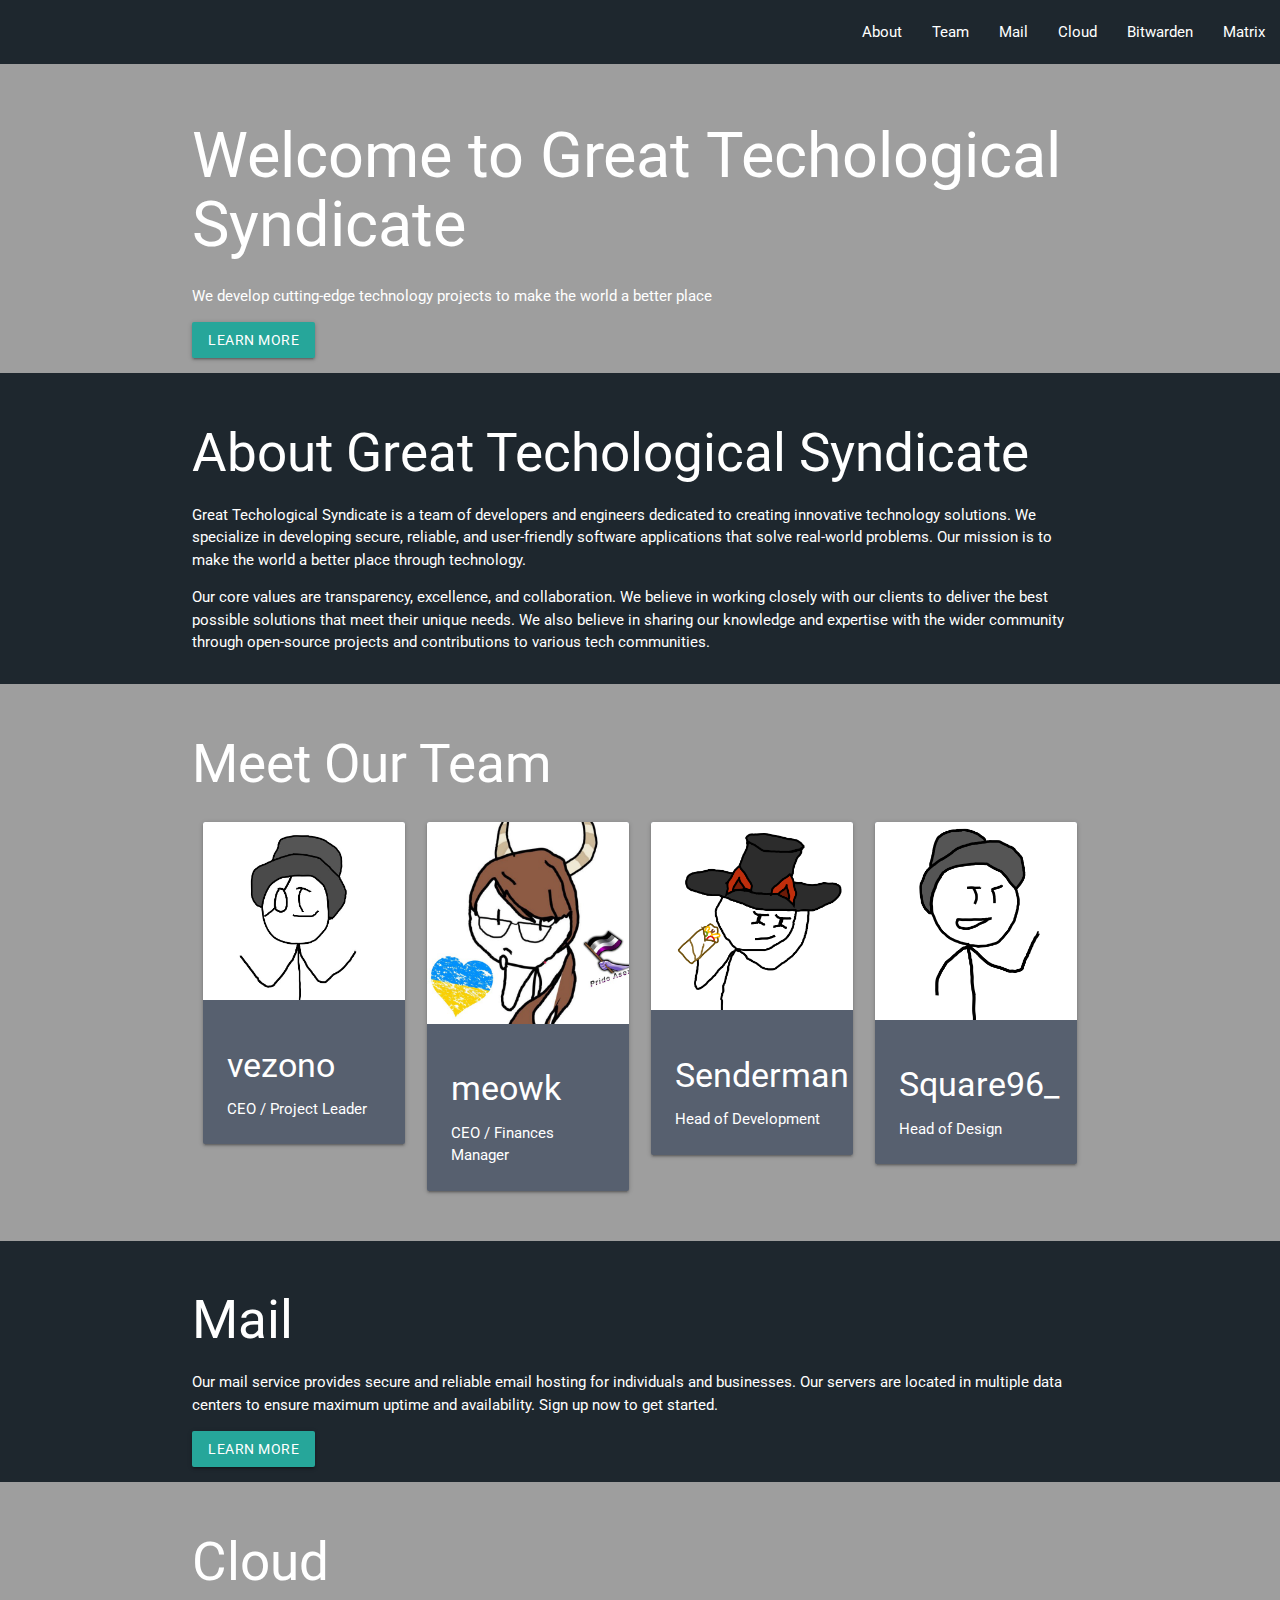
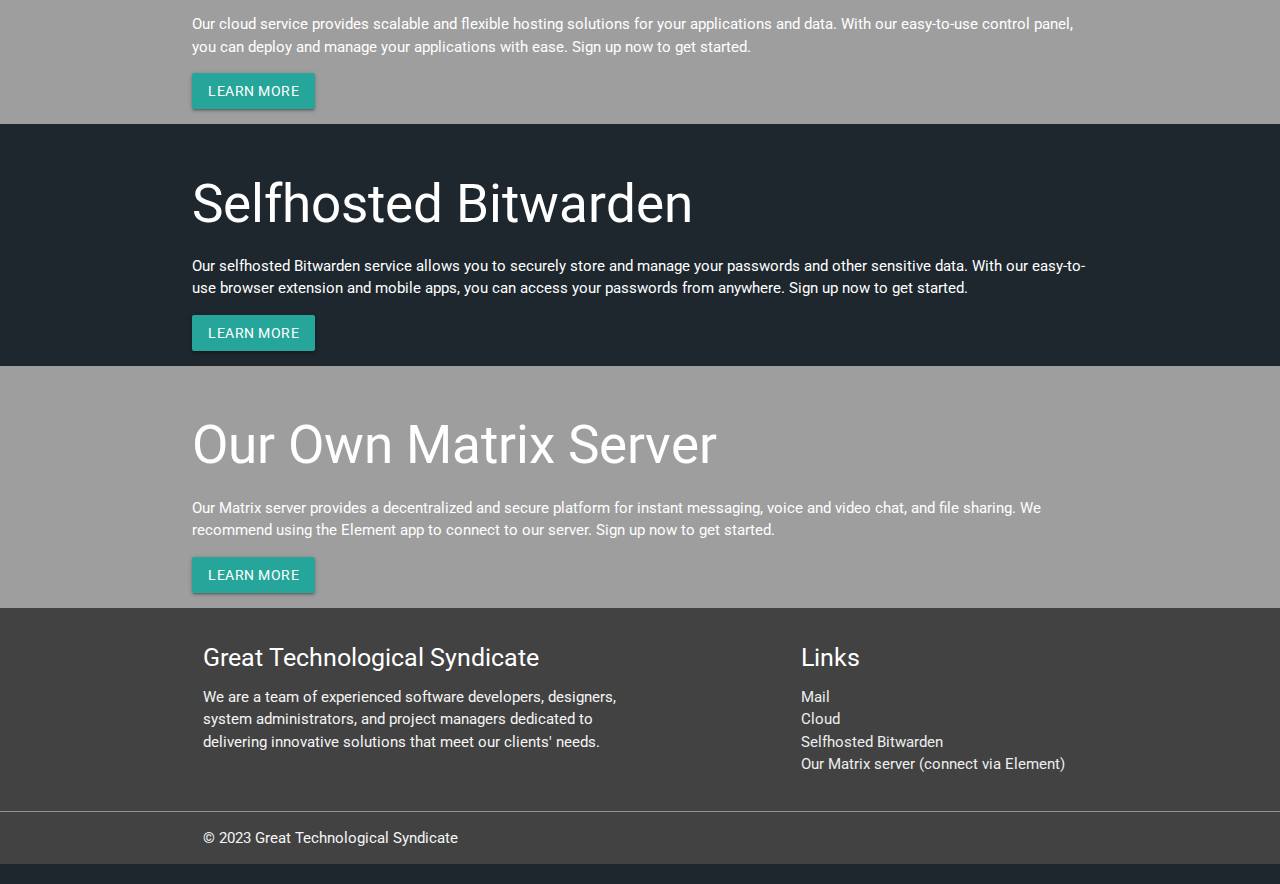
==== index.html @ b60e4328 "some improvements" ====
<!DOCTYPE html>
<html>
<head>
	<title>Great Techological Syndicate Projects</title>
	<link rel="stylesheet" href="https://fonts.googleapis.com/css?family=Roboto:300,400,500,700&display=swap">
	<link rel="stylesheet" href="https://cdnjs.cloudflare.com/ajax/libs/materialize/1.0.0/css/materialize.min.css">
	<link rel="stylesheet" href="css/style.css">
</head>
<body>
<!-- Navbar -->
	<nav>
		<div class="nav-wrapper">
			<!-- <a href="#" class="brand-logo"><img src="logo.jpg" alt="Great Techological Syndicate"></a> -->
			<a href="#" data-target="mobile-demo" class="sidenav-trigger"><i class="material-icons">menu</i></a>
			<ul id="nav-mobile" class="right hide-on-med-and-down">
				<li><a href="#about">About</a></li>
				<li><a href="#team">Team</a></li>
				<li><a href="#mail">Mail</a></li>
				<li><a href="#cloud">Cloud</a></li>
				<li><a href="#bitwarden">Bitwarden</a></li>
				<li><a href="#matrix">Matrix</a></li>
			</ul>
		</div>
	</nav>

	<!-- Mobile navbar -->
	<ul class="sidenav" id="mobile-demo">
		<li><a href="#about">About</a></li>
		<li><a href="#team">Team</a></li>
		<li><a href="#mail">Mail</a></li>
		<li><a href="#cloud">Cloud</a></li>
		<li><a href="#bitwarden">Bitwarden</a></li>
		<li><a href="#matrix">Matrix</a></li>
	</ul>

	<!-- Header -->
	<section class="section grey">
		<div class="container">
			<h1>Welcome to Great Techological Syndicate</h1>
			<p>We develop cutting-edge technology projects to make the world a better place</p>
			<a href="#about" class="btn btn-header">Learn More</a>
		</div>
	</section>

	<!-- About section -->
	<section id="about" class="section">
		<div class="container">
			<h2>About Great Techological Syndicate</h2>
			<p>Great Techological Syndicate is a team of developers and engineers dedicated to creating innovative technology solutions. We specialize in developing secure, reliable, and user-friendly software applications that solve real-world problems. Our mission is to make the world a better place through technology.</p>
			<p>Our core values are transparency, excellence, and collaboration. We believe in working closely with our clients to deliver the best possible solutions that meet their unique needs. We also believe in sharing our knowledge and expertise with the wider community through open-source projects and contributions to various tech communities.</p>
		</div>
	</section>
	<!-- Team section -->

	<section id="team" class="section grey">
		<div class="container">
			<h2>Meet Our Team</h2>
			<div class="row">
				<div class="col s12 m3">
					<div class="card">
						<div class="card-image">
							<img src="media/vezono.jpg" alt="vezono">
						</div>
						<div class="card-content">
							<h4>vezono</h4>
							<p>CEO / Project Leader</p>
						</div>
					</div>
				</div>
				<div class="col s12 m3">
					<div class="card">
						<div class="card-image">
							<img src="media/meowk.jpg" alt="meowk">
						</div>
						<div class="card-content">
							<h4>meowk</h4>
							<p>CEO / Finances Manager</p>
						</div>
					</div>
				</div>
				<div class="col s12 m3">
					<div class="card">
						<div class="card-image">
							<img src="media/senderman.png" alt="Senderman">
						</div>
						<div class="card-content">
							<h4>Senderman</h4>
							<p>Head of Development</p>
						</div>
					</div>
				</div>
				<div class="col s12 m3">
					<div class="card">
						<div class="card-image">
							<img src="media/square.png" alt="Square96_">
						</div>
						<div class="card-content">
							<h4>Square96_</h4>
							<p>Head of Design</p>
						</div>
					</div>
				</div>
			</div>
		</div>
	</section>

	<!-- Mail section -->
	<section id="mail" class="section">
		<div class="container">
			<h2>Mail</h2>
			<p>Our mail service provides secure and reliable email hosting for individuals and businesses. Our servers are located in multiple data centers to ensure maximum uptime and availability. Sign up now to get started.</p>
			<a href="https://gmf.org.ua/b" class="btn">Learn More</a>
		</div>
	</section>

	<!-- Cloud section -->
	<section id="cloud" class="section grey">
		<div class="container">
			<h2>Cloud</h2>
			<p>Our cloud service provides scalable and flexible hosting solutions for your applications and data. With our easy-to-use control panel, you can deploy and manage your applications with ease. Sign up now to get started.</p>
			<a href="https://cloud.gmf.org.ua" class="btn">Learn More</a>
		</div>
	</section>

	<section id="bitwarden" class="section">
		<div class="container">
			<h2>Selfhosted Bitwarden</h2>
			<p>Our selfhosted Bitwarden service allows you to securely store and manage your passwords and other sensitive data. With our easy-to-use browser extension and mobile apps, you can access your passwords from anywhere. Sign up now to get started.</p>
			<a href="https://bitwarden.gmf.org.ua" class="btn">Learn More</a>
		</div>
	</section>

	<!-- Matrix section -->
	<section id="matrix" class="section grey">
		<div class="container">
			<h2>Our Own Matrix Server</h2>
			<p>Our Matrix server provides a decentralized and secure platform for instant messaging, voice and video chat, and file sharing. We recommend using the Element app to connect to our server. Sign up now to get started.</p>
			<a href="#" class="btn">Learn More</a>
		</div>
	</section>


	<!-- Footer section -->

	<footer class="page-footer grey darken-3">
		<div class="container">
			<div class="row">
				<div class="col l6 s12">
					<h5 class="white-text">Great Technological Syndicate</h5>
					<p class="grey-text text-lighten-4">We are a team of experienced software developers, designers, system administrators, and project managers dedicated to delivering innovative solutions that meet our clients' needs.</p>
				</div>
				<div class="col l4 offset-l2 s12">
					<h5 class="white-text">Links</h5>
					<ul>
						<li><a class="grey-text text-lighten-3" href="https://gmf.org.ua/b">Mail</a></li>
						<li><a class="grey-text text-lighten-3" href="https://cloud.gmf.org.ua">Cloud</a></li>
						<li><a class="grey-text text-lighten-3" href="https://bitwarden.gmf.org.ua">Selfhosted Bitwarden</a></li>
						<li><a class="grey-text text-lighten-3" href="https://gmf.org.ua">Our Matrix server (connect via Element)</a></li>
					</ul>
				</div>
			</div>
		</div>
		<div class="divider"></div>
		<div class="container">
			<div class="row">
				<div class="col s12 m6">
					<p class="grey-text text-lighten-4">© 2023 Great Technological Syndicate</p>
				</div>
			</div>
		</div>
	</footer>
	<!-- End of footer section -->

</body>
</html>
---- css/style.css ----
body {
    background-color: #1e272e;
    color: #ffffff;
}
nav {
    background-color: #1e272e;
}
nav ul li a {
    color: #ffffff;
}
nav .brand-logo {
    color: #ffffff;
}
.card {
    background-color: #57606f;
    color: #ffffff;
    border-color: #57606f;
}
.card .card-action a {
    color: #1e272e;
}
footer.page-footer {
    background-color: #0c2461;
    color: #ffffff;
}
footer.page-footer a {
    color: #ffffff;
}
footer.page-footer .divider {
    border-top-color: #ffffff;
    opacity: 0.5;
}
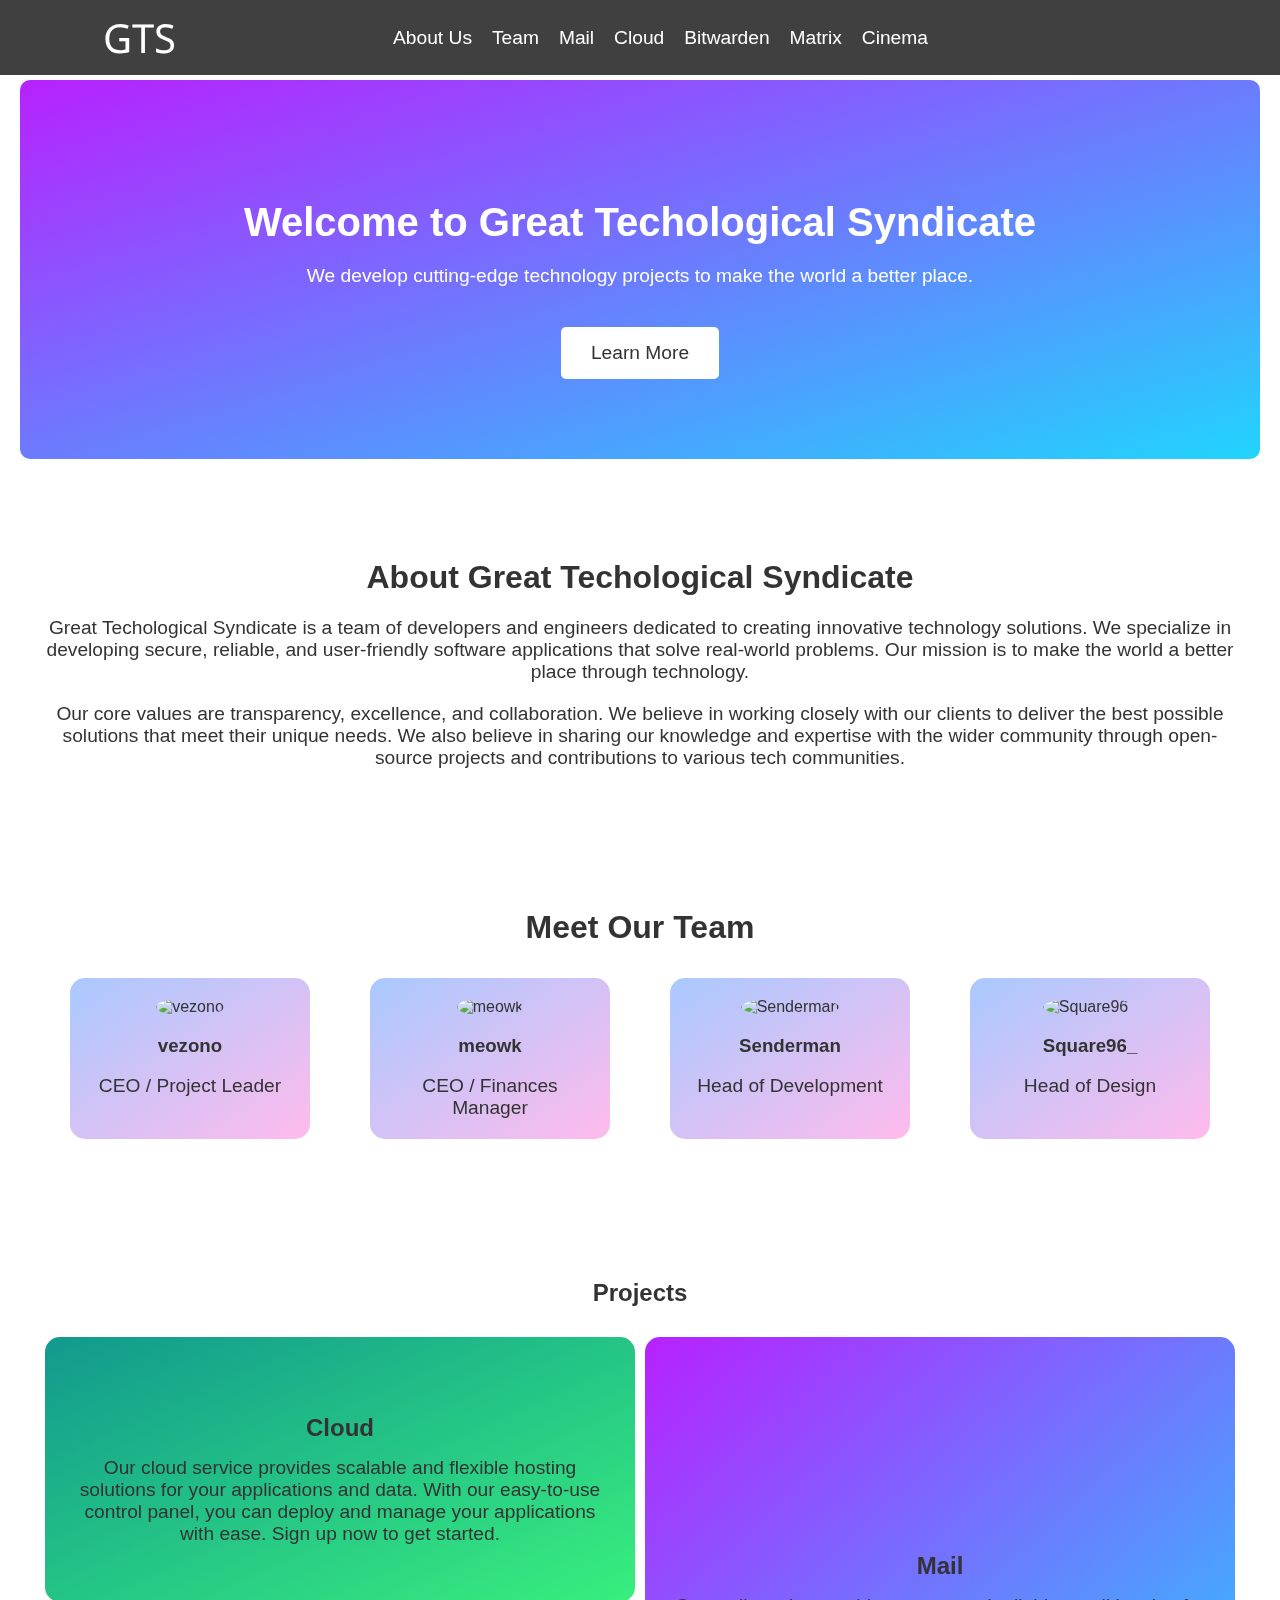
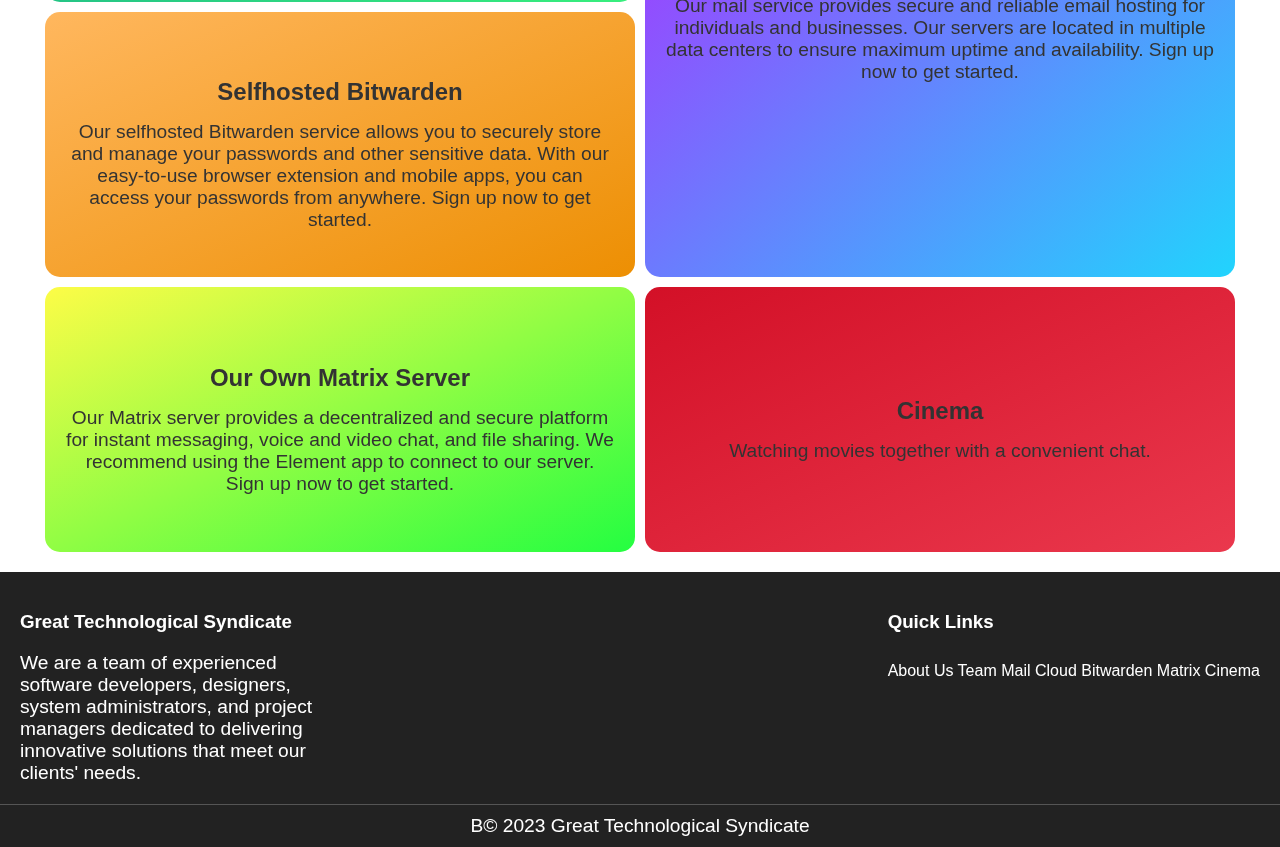
==== commit 3392466d: "Ybro update" ====
--- a/index.html
+++ b/index.html
@@ -1,175 +1,613 @@
-<!DOCTYPE html>
-<html>
-<head>
-	<title>Great Techological Syndicate Projects</title>
-	<link rel="stylesheet" href="https://fonts.googleapis.com/css?family=Roboto:300,400,500,700&display=swap">
-	<link rel="stylesheet" href="https://cdnjs.cloudflare.com/ajax/libs/materialize/1.0.0/css/materialize.min.css">
-	<link rel="stylesheet" href="css/style.css">
-</head>
-<body>
-<!-- Navbar -->
-	<nav>
-		<div class="nav-wrapper">
-			<!-- <a href="#" class="brand-logo"><img src="logo.jpg" alt="Great Techological Syndicate"></a> -->
-			<a href="#" data-target="mobile-demo" class="sidenav-trigger"><i class="material-icons">menu</i></a>
-			<ul id="nav-mobile" class="right hide-on-med-and-down">
-				<li><a href="#about">About</a></li>
-				<li><a href="#team">Team</a></li>
-				<li><a href="#mail">Mail</a></li>
-				<li><a href="#cloud">Cloud</a></li>
-				<li><a href="#bitwarden">Bitwarden</a></li>
-				<li><a href="#matrix">Matrix</a></li>
-			</ul>
-		</div>
-	</nav>
-
-	<!-- Mobile navbar -->
-	<ul class="sidenav" id="mobile-demo">
-		<li><a href="#about">About</a></li>
-		<li><a href="#team">Team</a></li>
-		<li><a href="#mail">Mail</a></li>
-		<li><a href="#cloud">Cloud</a></li>
-		<li><a href="#bitwarden">Bitwarden</a></li>
-		<li><a href="#matrix">Matrix</a></li>
-	</ul>
-
-	<!-- Header -->
-	<section class="section grey">
-		<div class="container">
-			<h1>Welcome to Great Techological Syndicate</h1>
-			<p>We develop cutting-edge technology projects to make the world a better place</p>
-			<a href="#about" class="btn btn-header">Learn More</a>
-		</div>
-	</section>
-
-	<!-- About section -->
-	<section id="about" class="section">
-		<div class="container">
-			<h2>About Great Techological Syndicate</h2>
-			<p>Great Techological Syndicate is a team of developers and engineers dedicated to creating innovative technology solutions. We specialize in developing secure, reliable, and user-friendly software applications that solve real-world problems. Our mission is to make the world a better place through technology.</p>
-			<p>Our core values are transparency, excellence, and collaboration. We believe in working closely with our clients to deliver the best possible solutions that meet their unique needs. We also believe in sharing our knowledge and expertise with the wider community through open-source projects and contributions to various tech communities.</p>
-		</div>
-	</section>
-	<!-- Team section -->
-
-	<section id="team" class="section grey">
-		<div class="container">
-			<h2>Meet Our Team</h2>
-			<div class="row">
-				<div class="col s12 m3">
-					<div class="card">
-						<div class="card-image">
-							<img src="media/vezono.jpg" alt="vezono">
-						</div>
-						<div class="card-content">
-							<h4>vezono</h4>
-							<p>CEO / Project Leader</p>
-						</div>
-					</div>
-				</div>
-				<div class="col s12 m3">
-					<div class="card">
-						<div class="card-image">
-							<img src="media/meowk.jpg" alt="meowk">
-						</div>
-						<div class="card-content">
-							<h4>meowk</h4>
-							<p>CEO / Finances Manager</p>
-						</div>
-					</div>
-				</div>
-				<div class="col s12 m3">
-					<div class="card">
-						<div class="card-image">
-							<img src="media/senderman.png" alt="Senderman">
-						</div>
-						<div class="card-content">
-							<h4>Senderman</h4>
-							<p>Head of Development</p>
-						</div>
-					</div>
-				</div>
-				<div class="col s12 m3">
-					<div class="card">
-						<div class="card-image">
-							<img src="media/square.png" alt="Square96_">
-						</div>
-						<div class="card-content">
-							<h4>Square96_</h4>
-							<p>Head of Design</p>
-						</div>
-					</div>
-				</div>
-			</div>
-		</div>
-	</section>
-
-	<!-- Mail section -->
-	<section id="mail" class="section">
-		<div class="container">
-			<h2>Mail</h2>
-			<p>Our mail service provides secure and reliable email hosting for individuals and businesses. Our servers are located in multiple data centers to ensure maximum uptime and availability. Sign up now to get started.</p>
-			<a href="https://gmf.org.ua/b" class="btn">Learn More</a>
-		</div>
-	</section>
-
-	<!-- Cloud section -->
-	<section id="cloud" class="section grey">
-		<div class="container">
-			<h2>Cloud</h2>
-			<p>Our cloud service provides scalable and flexible hosting solutions for your applications and data. With our easy-to-use control panel, you can deploy and manage your applications with ease. Sign up now to get started.</p>
-			<a href="https://cloud.gmf.org.ua" class="btn">Learn More</a>
-		</div>
-	</section>
-
-	<section id="bitwarden" class="section">
-		<div class="container">
-			<h2>Selfhosted Bitwarden</h2>
-			<p>Our selfhosted Bitwarden service allows you to securely store and manage your passwords and other sensitive data. With our easy-to-use browser extension and mobile apps, you can access your passwords from anywhere. Sign up now to get started.</p>
-			<a href="https://bitwarden.gmf.org.ua" class="btn">Learn More</a>
-		</div>
-	</section>
-
-	<!-- Matrix section -->
-	<section id="matrix" class="section grey">
-		<div class="container">
-			<h2>Our Own Matrix Server</h2>
-			<p>Our Matrix server provides a decentralized and secure platform for instant messaging, voice and video chat, and file sharing. We recommend using the Element app to connect to our server. Sign up now to get started.</p>
-			<a href="#" class="btn">Learn More</a>
-		</div>
-	</section>
-
-
-	<!-- Footer section -->
-
-	<footer class="page-footer grey darken-3">
-		<div class="container">
-			<div class="row">
-				<div class="col l6 s12">
-					<h5 class="white-text">Great Technological Syndicate</h5>
-					<p class="grey-text text-lighten-4">We are a team of experienced software developers, designers, system administrators, and project managers dedicated to delivering innovative solutions that meet our clients' needs.</p>
-				</div>
-				<div class="col l4 offset-l2 s12">
-					<h5 class="white-text">Links</h5>
-					<ul>
-						<li><a class="grey-text text-lighten-3" href="https://gmf.org.ua/b">Mail</a></li>
-						<li><a class="grey-text text-lighten-3" href="https://cloud.gmf.org.ua">Cloud</a></li>
-						<li><a class="grey-text text-lighten-3" href="https://bitwarden.gmf.org.ua">Selfhosted Bitwarden</a></li>
-						<li><a class="grey-text text-lighten-3" href="https://gmf.org.ua">Our Matrix server (connect via Element)</a></li>
-					</ul>
-				</div>
-			</div>
-		</div>
-		<div class="divider"></div>
-		<div class="container">
-			<div class="row">
-				<div class="col s12 m6">
-					<p class="grey-text text-lighten-4">© 2023 Great Technological Syndicate</p>
-				</div>
-			</div>
-		</div>
-	</footer>
-	<!-- End of footer section -->
-
-</body>
-</html>
+<!DOCTYPE html>
+<html lang="en">
+	<head>
+		<meta charset="UTF-8">
+		<meta name="viewport" content="width=device-width, initial-scale=1.0">
+		<title>Great Technological Syndicate</title>
+		<link rel="stylesheet" href="fai/css/all.css">
+		<link rel="preconnect" href="https://fonts.googleapis.com">
+		<link rel="preconnect" href="https://fonts.gstatic.com" crossorigin>
+		<link href="https://fonts.googleapis.com/css2?family=Noto+Sans:wght@900&display=swap" rel="stylesheet">
+		<style>
+			body {
+				font-family: 'Segoe UI', Tahoma, Geneva, Verdana, sans-serif;
+				margin: 0;
+				padding: 0;
+				color: #333;
+				transition: background-color 0.3s ease, color 0.3s ease;
+			}
+
+			body.dark-mode {
+				background-color: #333;
+				color: #fff;
+			}
+	
+			h1 {
+				margin-top: -50px;
+				padding-top: 90px;
+			}
+	
+			h2 {
+				margin-bottom: 15px;
+				font-size: 1.5em;
+			}
+
+			p {
+				margin: 0;
+				font-size: 1.2em;
+			}
+	
+			header {
+				display: flex;
+				justify-content: space-around;
+				align-items: center;
+				color: #fff;
+				text-align: center;
+				position: fixed;
+				top: 0;
+				width: 100%;
+				z-index: 1000;
+				backdrop-filter: blur(20px) brightness(0.25);
+			}
+
+			#brand {
+				font-size: 2.5em;
+				font-family: 'Noto Sans', sans-serif;
+				margin: 10px 0px 10px 0px;
+			}
+
+			nav {
+				display: flex;
+				align-items: center;
+			}
+
+			nav a {
+				color: #fff;
+				text-decoration: none;
+				font-size: 1.2em;
+				transition: color 0.3s ease;
+				margin: 0px 10px 0px 10px;
+			}
+
+			nav a:hover {
+				color: #B721FF;
+			}
+
+			#theme-toggle {
+				display: flex;
+				cursor: pointer;
+				font-size: 1.5em;
+				width: 32px;
+				height: 32px;
+				justify-content: center;
+				align-content: center;
+				align-items: center;
+			}
+
+			#burger-menu {
+				cursor: pointer;
+				font-size: 1.5em;
+				display: none;
+			}
+	
+			#welcome {
+				text-align: center;
+				background: linear-gradient(to bottom right, #b721ff, #21d4fd);
+				color: #fff;
+				padding: 80px 20px;
+				margin: 20px 0;
+				border-radius: 10px;
+				max-width: 1200px;
+				margin: 20px auto;
+				margin-top: 80px;
+			}
+			
+			.dark-mode #welcome {
+				background: linear-gradient(to bottom right, #536976, #292e49);
+			}
+
+			#welcome h1 {
+				font-size: 2.5em;
+				margin-bottom: 20px;
+			}
+
+			#welcome p {
+				font-size: 1.2em;
+				margin-bottom: 40px;
+			}
+
+			#welcome a {
+				display: inline-block;
+				padding: 15px 30px;
+				font-size: 1.2em;
+				background: #fff;
+				color: #333;
+				text-decoration: none;
+				border-radius: 5px;
+				transition: background 0.3s ease;
+			}
+
+			#welcome a:hover {
+				background: #ddd;
+			}
+	
+			#about-us {
+				text-align: center;
+				padding: 40px 20px;
+				margin: 20px 0;
+				border-radius: 10px;
+				max-width: 1200px;
+				margin: 20px auto;
+			}
+
+			#about-us p {
+				margin: 20px 0;
+				font-size: 1.2em;
+			}
+	
+			#meet-our-team {
+				padding: 20px;
+				margin: 20px 0;
+				text-align: center;
+				max-width: 1200px;
+				margin: 20px auto;
+			}
+	
+			#meet-our-team p {
+				margin: 0;
+				font-size: 1.2em;
+			}
+
+			.team-container {
+				display: flex;
+				flex-wrap: wrap;
+				justify-content: space-around;
+				margin-top: 20px;
+			}
+
+			.team-member {
+				flex: 1;
+				width: 200px;
+				min-width: 150px;
+				max-width: 200px;
+				margin: 10px;
+				padding: 20px;
+				border-radius: 15px;
+				overflow: hidden
+				position: relative;
+				transition: transform 0.3s ease;
+				background-color: #A9C9FF;
+				background: linear-gradient(to bottom right, #a9c9ff, #ffbbec);
+			}
+			
+			.dark-mode .team-member {
+				background: linear-gradient(to bottom right, #16222a, #3a6073);
+			}
+
+			.team-member:hover {
+				transform: scale(1.05);
+				background: linear-gradient(to bottom right, #ffbbec, #a9c9ff);
+			}
+  
+			.dark-mode .team-member:hover {
+				transform: scale(1.05);
+				background: linear-gradient(to bottom right, #3a6073, #16222a);
+			}
+
+			.team-member img {
+				width: 100%;
+				border-radius: 50%;
+			}
+
+			#services-container {
+				display: flex;
+				max-width: 1200px;
+				margin: 20px auto;
+				border-radius: 10px;
+				position: relative;
+			}
+
+			.column {
+				flex: 1;
+			}
+	
+			.fa-duotone {
+				--fa-primary-opacity: 0.4;
+				--fa-secondary-opacity: 1;
+			}
+	
+			.dark-mode .fa-duotone {
+				--fa-primary-opacity: 1;
+				--fa-secondary-opacity: 0.4;
+			}
+	
+			.service-tile {
+				margin: 10px 5px 0px 5px;
+				padding: 20px;
+				text-align: center;
+				border-radius: 15px;
+				overflow: hidden;
+				position: relative;
+				display: flex;
+				flex-direction: column;
+				justify-content: center;
+				transition: transform 0.3s ease;
+			}
+
+			.service-tile:hover {
+				transform: scale(1.02);
+			}
+
+			.service-tile-1 {
+				background: linear-gradient(to bottom right, #B721FF 0%, #21D4FD 100%);
+				height: 450px;
+			}
+
+			.service-tile-1:hover {
+				background: linear-gradient(to top left, #B721FF, #21D4FD);
+			}
+
+			.dark-mode .service-tile-1 {
+				background: linear-gradient(to bottom right, #373b44 0%, #4286f4 100%);
+			}
+	
+			.dark-mode .service-tile-1:hover {
+				background: linear-gradient(to top left, #373b44, #4286f4);
+			}
+
+			.service-tile-2 {
+				background: linear-gradient(to bottom right, #11998e, #38ef7d);
+				height: 225px;
+			}
+	
+			.service-tile-2:hover {
+				background: linear-gradient(to top left, #11998e, #38ef7d);
+			}
+	
+			.dark-mode .service-tile-2 {
+				background: linear-gradient(to bottom right, #636363, #a2ab58);
+			}
+	
+			.dark-mode .service-tile-2:hover {
+				background: linear-gradient(to top left, #636363, #a2ab58);
+			}
+
+			.service-tile-3 {
+				background: linear-gradient(to bottom right, #fdfc47, #24fe41);
+				height: 225px;
+			}
+	
+			.service-tile-3:hover {
+				background: linear-gradient(to top left, #fdfc47, #24fe41);
+			}
+
+			.dark-mode .service-tile-3 {
+				background: linear-gradient(to bottom right, #ffe000, #799f0c);
+			}
+	
+			.dark-mode .service-tile-3:hover {
+				background: linear-gradient(to top left, #ffe000, #799f0c);
+			}
+	
+			.service-tile-4 {
+				background: linear-gradient(to bottom right, #ffb75e, #ed8f03);
+				height: 225px;
+			}
+	
+			.service-tile-4:hover {
+				background: linear-gradient(to top left, #ffb75e, #ed8f03);
+			}
+		
+			.dark-mode .service-tile-4 {
+				background: linear-gradient(to bottom right, #f83600, #fe8c00);
+			}
+
+			.dark-mode .service-tile-4:hover {
+				background: linear-gradient(to top left, #f83600, #fe8c00);
+			}
+	
+			.service-tile-5 {
+				background: linear-gradient(to bottom right, #d31027, #ea384d);
+				height: 225px;
+			}
+	
+			.service-tile-5:hover {
+				background: linear-gradient(to top left, #d31027, #ea384d);
+			}
+		
+			.dark-mode .service-tile-5 {
+				background: linear-gradient(to bottom right, #b31217, #e52d27);
+			}
+	
+			.dark-mode .service-tile-5:hover {
+				background: linear-gradient(to top left, #b31217, #e52d27);
+			}
+
+			.service-icon {
+				position: absolute;
+				top: -40px;
+				right: -40px;
+				transform: rotate(-30deg);
+				font-size: 160px;
+				opacity: 0.3;
+				transition: font-size 0.3s ease;
+			}
+
+			.service-tile:hover .service-icon {
+				font-size: 150px;
+			}
+
+			.service-link {
+				display: block;
+				height: 100%;
+				text-decoration: none;
+				color: inherit;
+				font-weight: bold;
+			}
+
+			#toggle-theme-btn {
+				position: fixed;
+				top: 20px;
+				right: 20px;
+				background: #3498db;
+				color: #fff;
+				border: none;
+				padding: 10px;
+				border-radius: 5px;
+				cursor: pointer;
+				transition: background 0.3s ease;
+				font-size: 20px;
+			}
+
+			#toggle-theme-btn:hover {
+				background: #2980b9;
+			}
+	
+			footer {
+				background: #222;
+				color: #fff;
+				padding: 20px;
+				display: flex;
+				justify-content: space-between;
+			}
+
+			.footer-left {
+				max-width: 300px;
+			}
+
+			.footer-right {
+				display: flex;
+				flex-direction: column;
+				gap: 10px;
+			}
+
+			.footer-links a {
+				color: #fff;
+				text-decoration: none;
+				transition: color 0.3s ease;
+			}
+
+			.footer-links a:hover {
+				color: #B721FF;
+			}
+	
+			.split {
+				width: 100%;
+				height: 20px;
+				background: linear-gradient(to right, #333, #444);
+			}
+	
+			.copyright {
+				width: 100%;
+				text-align: center;
+				padding: 10px 0px 10px 0px;
+				background: #222;
+				color: #fff;
+				border-top: 1px solid #555;
+			}
+  
+			@media (max-width: 768px) {
+				#services-container {
+					flex-direction: column;
+				}
+
+				.column {
+				flex: none;
+				}
+	  
+				.team-member {
+					width: calc(50% - 20px);
+				}
+				
+				.service-tile {
+					height: 225px;
+				}
+				
+				nav {
+					display: none;
+				}
+
+				#burger-menu {
+					display: flex;
+					width: 32px;
+					height: 32px;
+					align-content: center;
+					justify-content: center;
+					align-items: center;
+				}
+
+				nav.active {
+					display: flex;
+					align-items: center;
+					position: absolute;
+					top: 80px;
+					background: #333;
+					padding: 10px;
+					flex-wrap: wrap;
+					justify-content: center;
+					align-content: center;
+					width: 90%;
+					border-radius: 15px;
+				}
+
+				header {
+					text-align: left;
+				}
+			}
+	
+			@media (min-width: 769px) {
+				.service-tile-1 {
+					height: 500px;
+				}
+			}
+		</style>
+	</head>
+	<body>
+		<header>
+			<div id="burger-menu" onclick="toggleNav()">☰</div>
+			<div id="brand">GTS</div>
+			<nav>
+				<a href="#about-us">About Us</a>
+				<a href="#meet-our-team">Team</a>
+				<a href="#mail">Mail</a>
+				<a href="#cloud">Cloud</a>
+				<a href="#bitwarden">Bitwarden</a>
+				<a href="#matrix">Matrix</a>
+				<a href="#cinema">Cinema</a>
+			</nav>
+			<i class="fa-duotone fa-moon-over-sun" id="theme-toggle" onclick="toggleTheme()"></i>
+		</header>
+		<section id="welcome">
+			<h1>Welcome to Great Techological Syndicate</h1>
+			<p>
+				We develop cutting-edge technology projects to make the world a better place.
+			</p>
+			<a href="#about-us">Learn More</a>
+		</section>
+		<section id="about-us">
+		<h1>About Great Techological Syndicate</h1>
+			<p>
+				Great Techological Syndicate is a team of developers and engineers dedicated to creating innovative technology solutions. We specialize in developing secure, reliable, and user-friendly software applications that solve real-world problems. Our mission is to make the world a better place through technology.
+			</p>
+			<p>
+				Our core values are transparency, excellence, and collaboration. We believe in working closely with our clients to deliver the best possible solutions that meet their unique needs. We also believe in sharing our knowledge and expertise with the wider community through open-source projects and contributions to various tech communities.
+			</p>
+		</section>
+		<section id="meet-our-team">
+			<h1>Meet Our Team</h1>
+			<div class="team-container">
+				<div class="team-member">
+					<img src="vezono.jpg" alt="vezono">
+					<h3>vezono</h3>
+					<p>CEO / Project Leader</p>
+				</div>
+				<div class="team-member">
+					<img src="meowk.jpg" alt="meowk">
+					<h3>meowk</h3>
+					<p>CEO / Finances Manager</p>
+				</div>
+				<div class="team-member">
+					<img src="senderman.png" alt="Senderman">
+					<h3>Senderman</h3>
+					<p>Head of Development</p>
+				</div>
+				<div class="team-member">
+					<img src="square.png" alt="Square96_">
+					<h3>Square96_</h3>
+					<p>Head of Design</p>
+				</div>
+			</div>
+		</section>
+		<h1 style="text-align: center; font-size: 1.5em; margin-block-start: 0.83em; margin-block-end: 0.83em;">Projects</h1>
+		<section id="services-container" class="light-mode">
+			<div class="column">
+				<div id="cloud" class="service-tile service-tile-2" onclick="window.location.href='https://gmf.org.ua/b'">
+					<i class="fa-duotone fa-clouds service-icon"></i>
+					<h2>Cloud</h2>
+					<p>
+						Our cloud service provides scalable and flexible hosting solutions for your applications and data. With our easy-to-use control panel, you can deploy and manage your applications with ease. Sign up now to get started.
+					</p>
+				</div>
+				<div id="bitwarden" class="service-tile service-tile-4" onclick="window.location.href='https://bitwarden.gmf.org.ua/'">
+					<i class="fa-duotone fa-lock-hashtag service-icon"></i>
+					<h2>Selfhosted Bitwarden</h2>
+					<p>
+						Our selfhosted Bitwarden service allows you to securely store and manage your passwords and other sensitive data. With our easy-to-use browser extension and mobile apps, you can access your passwords from anywhere. Sign up now to get started.
+					</p>
+				</div>
+				<div id="matrix" class="service-tile service-tile-3" onclick="window.location.href='#'">
+					<i class="fa-duotone fa-comments service-icon"></i>
+					<h2>Our Own Matrix Server</h2>
+					<p>
+						Our Matrix server provides a decentralized and secure platform for instant messaging, voice and video chat, and file sharing. We recommend using the Element app to connect to our server. Sign up now to get started.
+					</p>
+				</div>
+			</div>
+			<div class="column">
+				<div id="mail" class="service-tile service-tile-1" onclick="window.location.href='https://gmf.org.ua/b'">
+					<i class="fa-duotone fa-envelopes-bulk service-icon"></i>
+					<h2>Mail</h2>
+					<p>
+						Our mail service provides secure and reliable email hosting for individuals and businesses. Our servers are located in multiple data centers to ensure maximum uptime and availability. Sign up now to get started.
+					</p>
+				</div>
+				<div id="cinema" class="service-tile service-tile-5" onclick="window.location.href='https://cinema.gmf.org.ua'">
+					<i class="fa-duotone fa-popcorn service-icon"></i>
+					<h2>Cinema</h2>
+					<p>Watching movies together with a convenient chat.</p>
+				</div>
+			</div>
+		</section>
+		<footer>
+			<div class="footer-left">
+				<h3>Great Technological Syndicate</h3>
+				<p>We are a team of experienced software developers, designers, system administrators, and project managers dedicated to delivering innovative solutions that meet our clients' needs.</p>
+			</div>
+			<div class="footer-right">
+				<h3>Quick Links</h3>
+				<div class="footer-links">
+					<a href="#about-us">About Us</a>
+					<a href="#meet-our-team">Team</a>
+					<a href="#mail">Mail</a>
+					<a href="#cloud">Cloud</a>
+					<a href="#bitwarden">Bitwarden</a>
+					<a href="#matrix">Matrix</a>
+					<a href="#cinema">Cinema</a>
+				</div>
+			</div>
+		</footer>
+		<div class="copyright">
+			<p>В© 2023 Great Technological Syndicate</p>
+		</div> 
+		<script>
+			function toggleTheme() {
+				document.body.classList.toggle('dark-mode');
+				const servicesContainer = document.getElementById('services-container');
+				servicesContainer.classList.toggle('light-mode');
+			}
+			function toggleNav() {
+				const nav = document.querySelector('nav');
+				nav.classList.toggle('active');
+			}
+			document.addEventListener('DOMContentLoaded', function () {
+				document.querySelectorAll('a[href^="#"]').forEach(anchor => {
+					anchor.addEventListener('click', function (e) {
+						e.preventDefault();
+						document.querySelector(this.getAttribute('href')).scrollIntoView({
+							behavior: 'smooth'
+						});
+					});
+				});
+			});
+			window.addEventListener('scroll', function() {
+				var topNavigation = document.querySelector('.top-navigation');
+				var mainNavigation = document.querySelector('.main-navigation');
+				if (window.scrollY > topNavigation.offsetHeight) {
+					mainNavigation.style.display = 'block';
+				} else {
+					mainNavigation.style.display = 'none';
+				}
+			});
+		</script>
+	</body>
+</html>
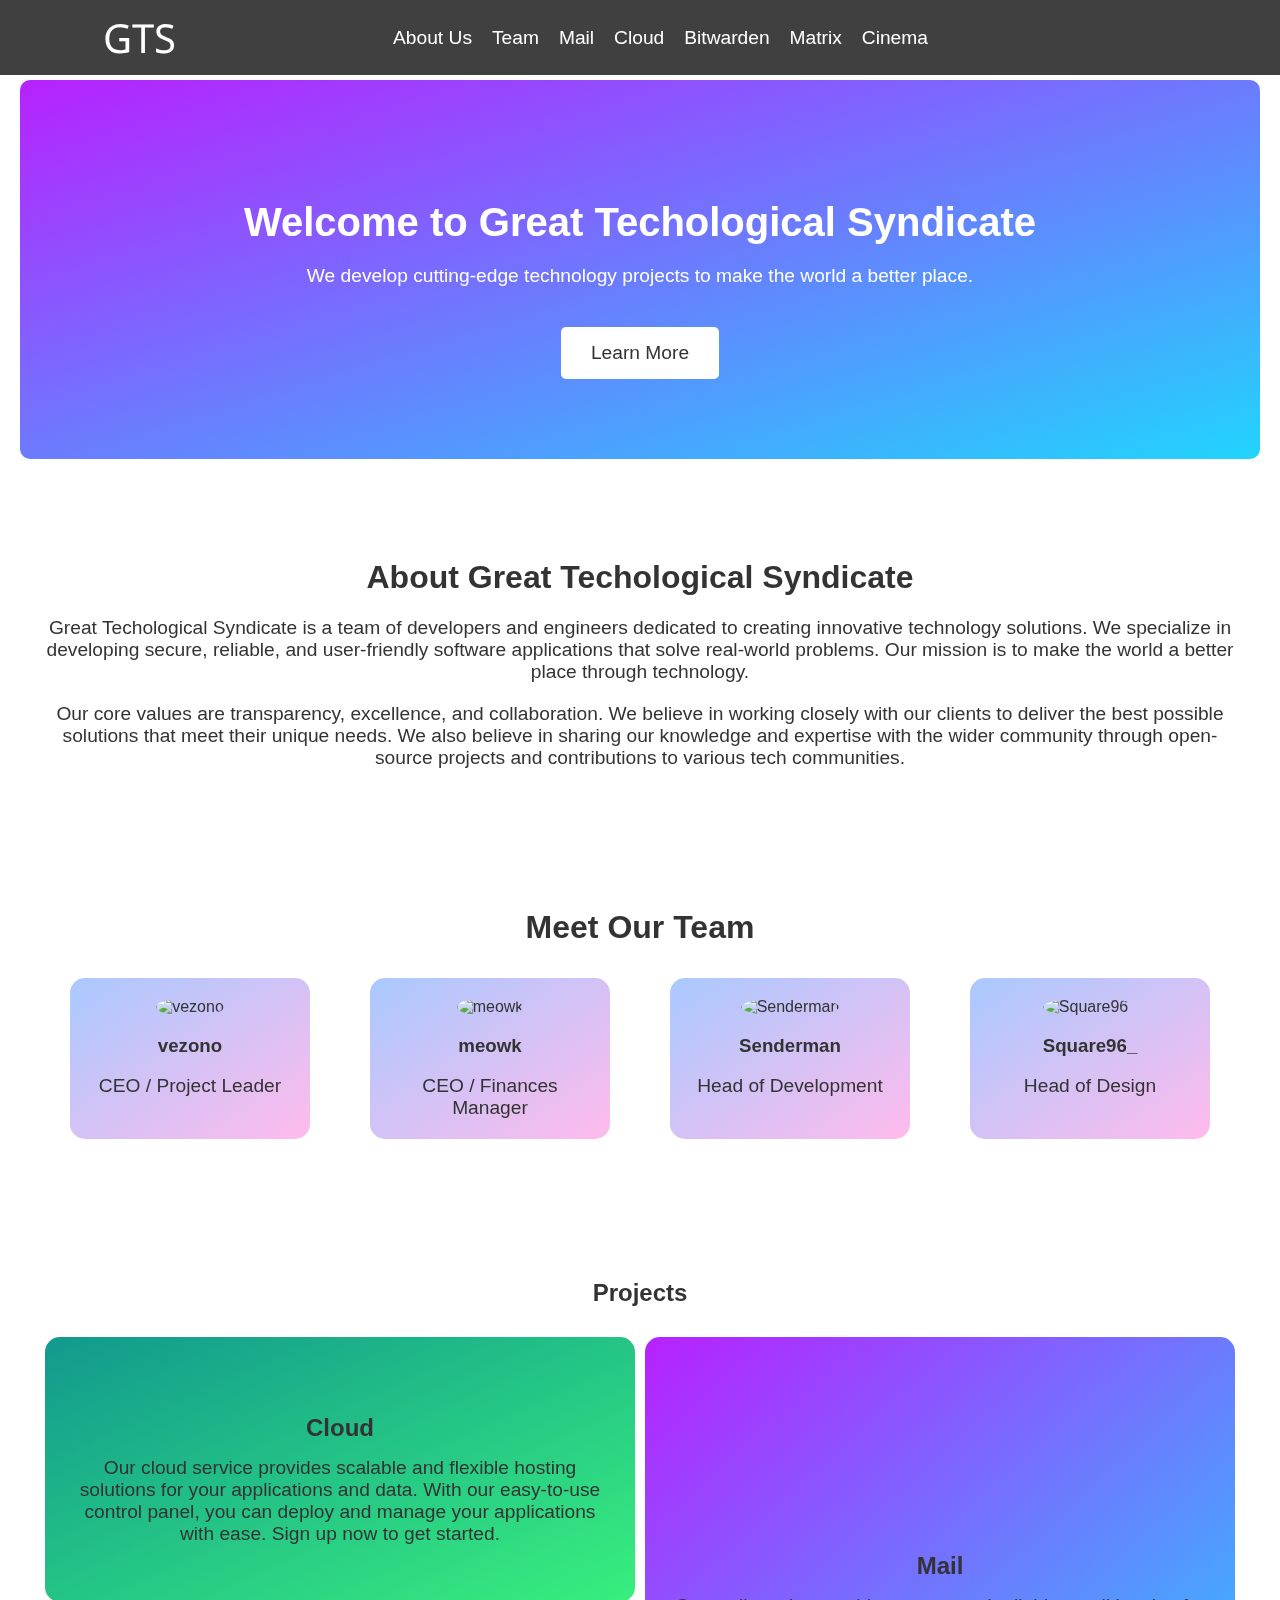
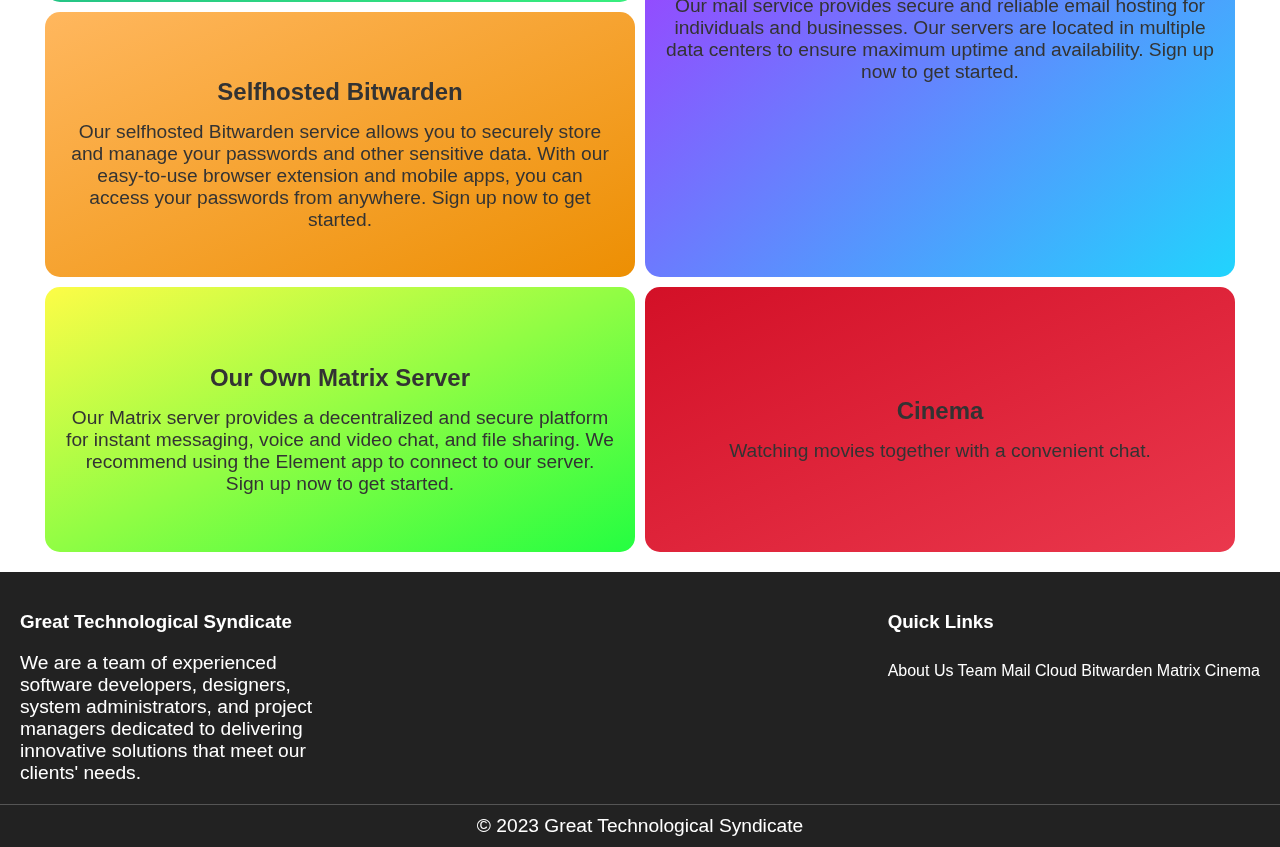
==== commit 579c4fdb: "Fix mouse behaviour with logo & products; turn dark theme automatically (based on css property); fix" ====
--- a/index.html
+++ b/index.html
@@ -460,9 +460,16 @@
 					height: 500px;
 				}
 			}
+
+			.service-tile {
+				cursor: pointer;
+			}
+			#brand {
+				cursor: default;
+			}
 		</style>
 	</head>
-	<body>
+	<body onload="if (window.matchMedia && window.matchMedia('(prefers-color-scheme: dark)').matches) {toggleTheme()}">
 		<header>
 			<div id="burger-menu" onclick="toggleNav()">☰</div>
 			<div id="brand">GTS</div>
@@ -577,7 +584,7 @@
 			</div>
 		</footer>
 		<div class="copyright">
-			<p>В© 2023 Great Technological Syndicate</p>
+			<p>© 2023 Great Technological Syndicate</p>
 		</div> 
 		<script>
 			function toggleTheme() {
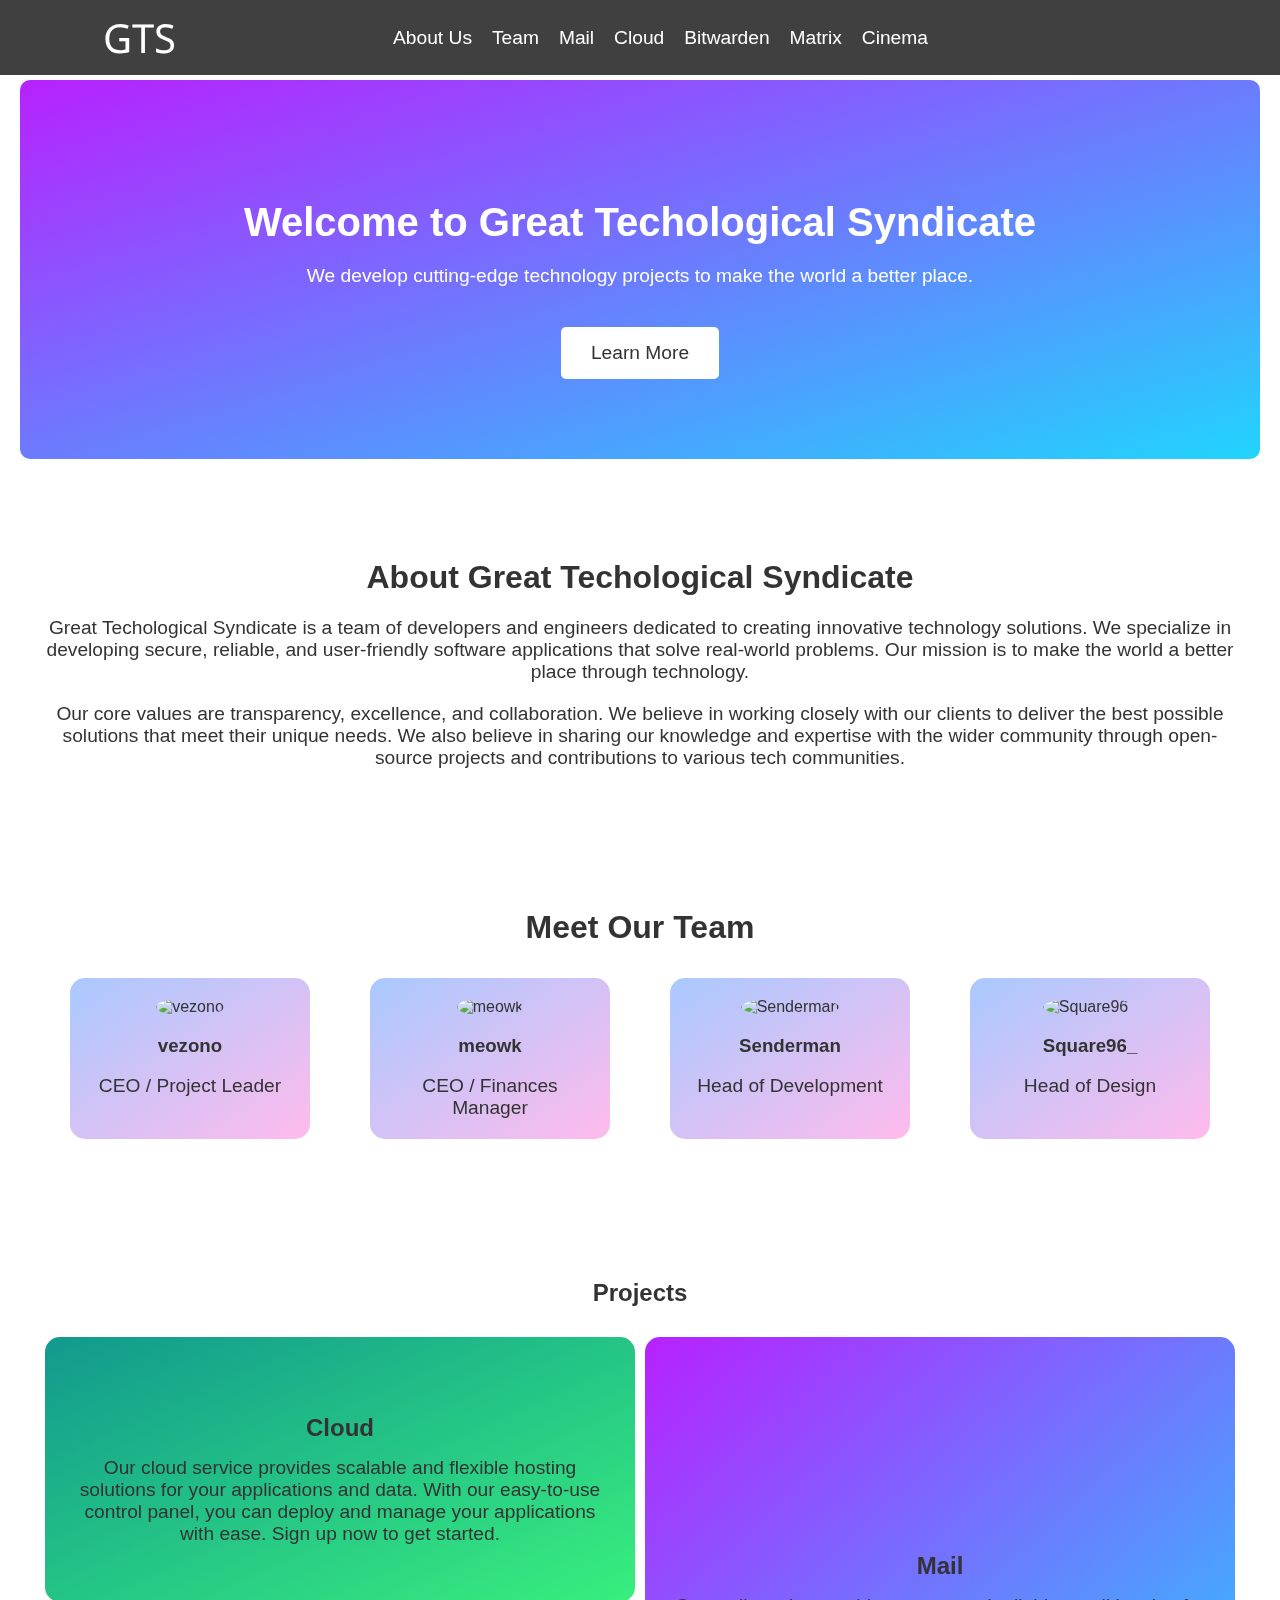
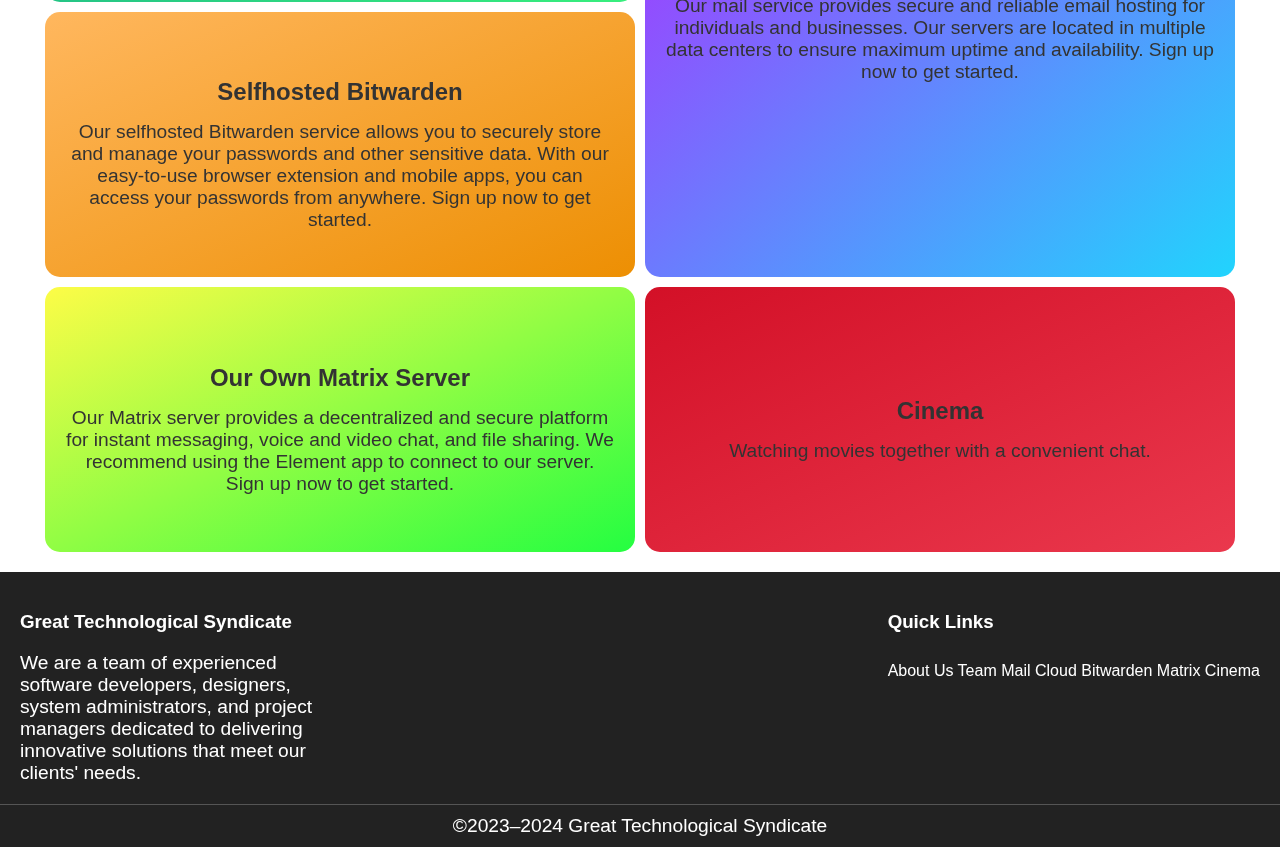
==== commit 0cac9be1: "Merge 0e9f72e2700a9fd8b6d6d6ff2b7f837baea991c4 into 3392466d45b77011bb7fcc045ce58923cf525d9f" ====
--- a/index.html
+++ b/index.html
@@ -584,7 +584,7 @@
 			</div>
 		</footer>
 		<div class="copyright">
-			<p>© 2023 Great Technological Syndicate</p>
+			<p>©2023–2024 Great Technological Syndicate</p>
 		</div> 
 		<script>
 			function toggleTheme() {
